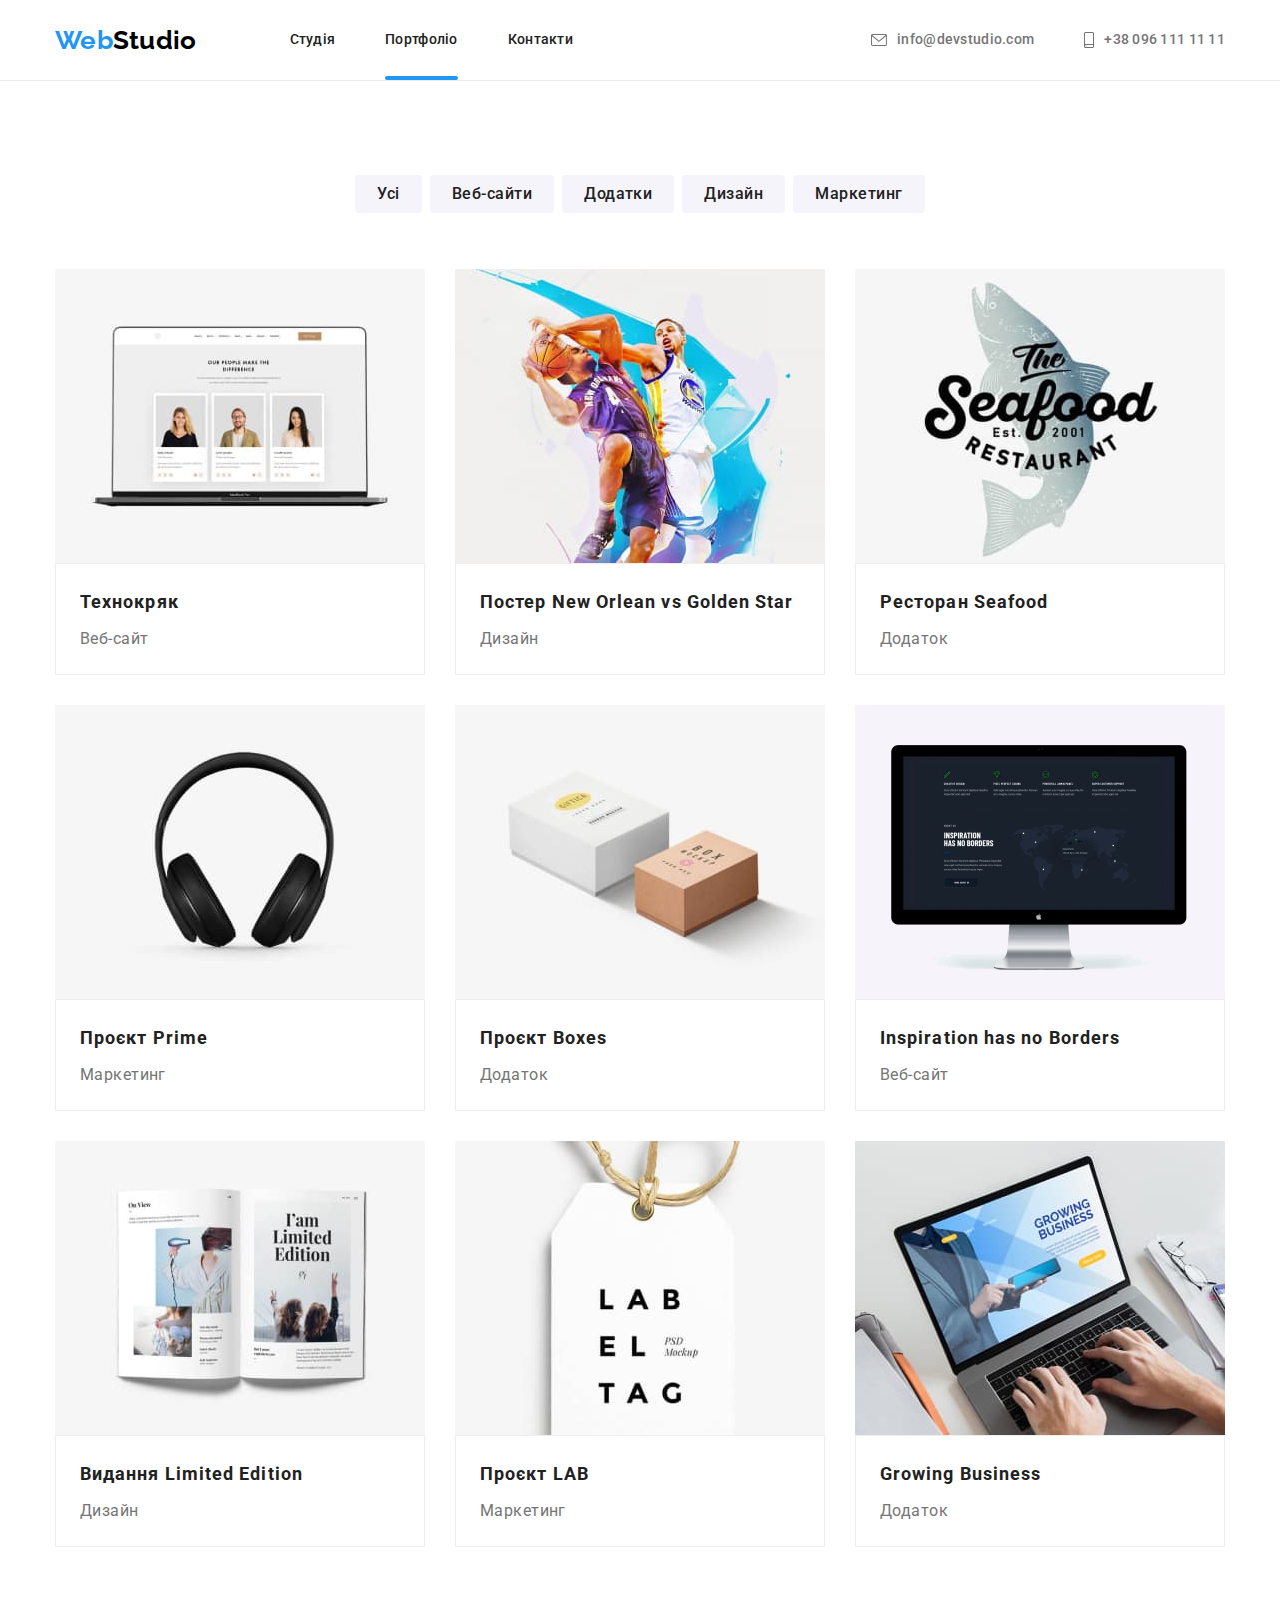
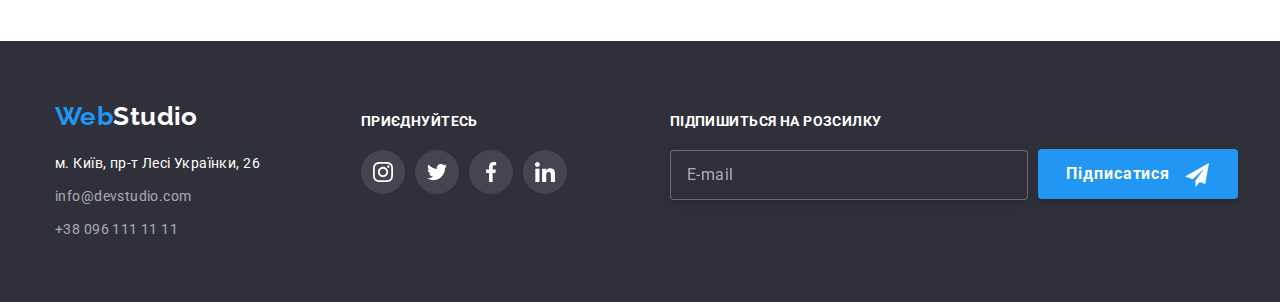
==== portfolio.html @ 6f8c1b34 "Add files via upload" ====
<!DOCTYPE html>
<html lang="uk">
  <head>
    <meta charset="UTF-8" />
    <meta http-equiv="X-UA-Compatible" content="IE=edge" />
    <meta name="viewport" content="width=device-width, initial-scale=1.0" />
    <title>Portfolio</title>
    <link rel="preconnect" href="https://fonts.googleapis.com" />
    <link rel="preconnect" href="https://fonts.gstatic.com" crossorigin />
    <link rel="preconnect" href="https://fonts.googleapis.com" />
    <link rel="preconnect" href="https://fonts.gstatic.com" crossorigin />
    <link
      href="https://fonts.googleapis.com/css2?family=Raleway:wght@700&family=Roboto:wght@400;500;700;900&display=swap"
      rel="stylesheet"
    />
    <link
      rel="stylesheet"
      href="https://cdnjs.cloudflare.com/ajax/libs/modern-normalize/1.1.0/modern-normalize.min.css"
    />
    <link rel="stylesheet" href="./css/styles.css" />
  </head>
  <body>
    <!-- Шапка сторінки -->
    <header class="header">
      <!-- Навігація по сайту -->
      <div class="container">
        <nav class="navigation">
          <a href="./index.html" class="logo"
            >Web<span class="black">Studio</span></a
          >
          <ul class="navigation-choiсe">
            <li class="item">
              <a href="./index.html" class="navigation-link">Студія</a>
            </li>
            <li class="item">
              <a href="./portfolio.html" class="navigation-link current-link"
                >Портфоліо</a
              >
            </li>
            <li class="item">
              <a href="#" class="navigation-link">Контакти</a>
            </li>
          </ul>
        </nav>
        <ul class="mail-tel">
          <li class="item">
            <a href="mailto:info@devstudio.com" class="mail">
              <svg class="icon" width="16" height="12">
                <use href="./images/icons.svg#icon-mail"></use>
              </svg>
              info@devstudio.com</a
            >
          </li>
          <li class="item">
            <a href="tel:+380961111111" class="tel">
              <svg class="icon" width="10" height="16">
                <use href="./images/icons.svg#icon-smartphone"></use>
              </svg>
              +38 096 111 11 11</a
            >
          </li>
        </ul>
      </div>
    </header>

    <!-- Унікальний контент сторінки -->
    <main>
      <section class="portfolio section">
        <div class="container">
          <!-- <h1>Наші роботи</h1> -->

          <!-- Радіокнопки -->
          <ul class="rbutton">
            <li class="item">
              <button type="button" name="All" class="radiobutton">
                <span>Усі</span>
              </button>
            </li>
            <li class="item">
              <button
                type="button"
                name="order_the_service"
                class="radiobutton"
              >
                <span>Веб-сайти</span>
              </button>
            </li>
            <li class="item">
              <button
                type="button"
                name="order_the_service"
                class="radiobutton"
              >
                <span>Додатки</span>
              </button>
            </li>
            <li class="item">
              <button
                type="button"
                name="order_the_service"
                class="radiobutton"
              >
                <span>Дизайн</span>
              </button>
            </li>
            <li class="item">
              <button
                type="button"
                name="order_the_service"
                class="radiobutton"
              >
                <span>Маркетинг</span>
              </button>
            </li>
          </ul>

          <!-- Портфоліо -->
          <ul class="work">
            <li class="item">
              <a
                href="#"
                rel="noopener nofollow noreferrer"
                class="portfolio-link"
              >
                <div class="portfolio-image">
                  <img
                    src="./images/portfolio1.jpg"
                    alt="на фото веб-сайт Технокряк"
                    width="370"
                  />
                  <div class="portfolio-overlay">
                    <div class="portfolio-action">
                      <p>
                        Ресурс пропонує комплексні пропозиції з різним рінем
                        функціоналу та сервісів. Все це дозволить відвідувачу
                        отримати вичерпні відомості про компанію чи приватну
                        особу.
                      </p>
                    </div>
                  </div>
                </div>
                <div class="work-content">
                  <h2 class="work-title">Технокряк</h2>
                  <p class="order-type">Веб-сайт</p>
                </div>
              </a>
            </li>
            <li class="item">
              <a
                href="#"
                rel="noopener nofollow noreferrer"
                class="portfolio-link"
              >
                <div class="portfolio-image">
                  <img
                    src="./images/portfolio2.jpg"
                    alt="на фото дизайн постера New Orlean vs Golden Star"
                    width="370"
                  />
                  <div class="portfolio-overlay">
                    <div class="portfolio-action">
                      <p>
                        Ресурс пропонує комплексні пропозиції з різним рінем
                        функціоналу та сервісів. Все це дозволить відвідувачу
                        отримати вичерпні відомості про компанію чи приватну
                        особу.
                      </p>
                    </div>
                  </div>
                </div>
                <div class="work-content">
                  <h2 class="work-title">Постер New Orlean vs Golden Star</h2>
                  <p class="order-type">Дизайн</p>
                </div>
              </a>
            </li>
            <li class="item">
              <a
                href="#"
                rel="noopener nofollow noreferrer"
                class="portfolio-link"
              >
                <div class="portfolio-image">
                  <img
                    src="./images/portfolio3.jpg"
                    alt="на фото додаток ресторану Seafood"
                    width="370"
                  />
                  <div class="portfolio-overlay">
                    <div class="portfolio-action">
                      <p>
                        Ресурс пропонує комплексні пропозиції з різним рінем
                        функціоналу та сервісів. Все це дозволить відвідувачу
                        отримати вичерпні відомості про компанію чи приватну
                        особу.
                      </p>
                    </div>
                  </div>
                </div>
                <div class="work-content">
                  <h2 class="work-title">Ресторан Seafood</h2>
                  <p class="order-type">Додаток</p>
                </div>
              </a>
            </li>
            <li class="item">
              <a
                href="#"
                rel="noopener nofollow noreferrer"
                class="portfolio-link"
              >
                <div class="portfolio-image">
                  <img
                    src="./images/portfolio4.jpg"
                    alt="на фото маркетинг проєкту Prime"
                    width="370"
                  />
                  <div class="portfolio-overlay">
                    <div class="portfolio-action">
                      <p>
                        Ресурс пропонує комплексні пропозиції з різним рінем
                        функціоналу та сервісів. Все це дозволить відвідувачу
                        отримати вичерпні відомості про компанію чи приватну
                        особу.
                      </p>
                    </div>
                  </div>
                </div>
                <div class="work-content">
                  <h2 class="work-title">Проєкт Prime</h2>
                  <p class="order-type">Маркетинг</p>
                </div>
              </a>
            </li>
            <li class="item">
              <a
                href="#"
                rel="noopener nofollow noreferrer"
                class="portfolio-link"
              >
                <div class="portfolio-image">
                  <img
                    src="./images/portfolio5.jpg"
                    alt="на фото додаток проєкту Boxes"
                    width="370"
                  />
                  <div class="portfolio-overlay">
                    <div class="portfolio-action">
                      <p>
                        Ресурс пропонує комплексні пропозиції з різним рінем
                        функціоналу та сервісів. Все це дозволить відвідувачу
                        отримати вичерпні відомості про компанію чи приватну
                        особу.
                      </p>
                    </div>
                  </div>
                </div>
                <div class="work-content">
                  <h2 class="work-title">Проєкт Boxes</h2>
                  <p class="order-type">Додаток</p>
                </div>
              </a>
            </li>
            <li class="item">
              <a
                href="#"
                rel="noopener nofollow noreferrer"
                class="portfolio-link"
              >
                <div class="portfolio-image">
                  <img
                    src="./images/portfolio6.jpg"
                    alt="на фото веб-сайт Inspiration has no Borders"
                    width="370"
                  />
                  <div class="portfolio-overlay">
                    <div class="portfolio-action">
                      <p>
                        Ресурс пропонує комплексні пропозиції з різним рінем
                        функціоналу та сервісів. Все це дозволить відвідувачу
                        отримати вичерпні відомості про компанію чи приватну
                        особу.
                      </p>
                    </div>
                  </div>
                </div>
                <div class="work-content">
                  <h2 class="work-title">Inspiration has no Borders</h2>
                  <p class="order-type">Веб-сайт</p>
                </div>
              </a>
            </li>
            <li class="item">
              <a
                href="#"
                rel="noopener nofollow noreferrer"
                class="portfolio-link"
              >
                <div class="portfolio-image">
                  <img
                    src="./images/portfolio7.jpg"
                    alt="на фото дизайн видання Limited Edition"
                    width="370"
                  />
                  <div class="portfolio-overlay">
                    <div class="portfolio-action">
                      <p>
                        Ресурс пропонує комплексні пропозиції з різним рінем
                        функціоналу та сервісів. Все це дозволить відвідувачу
                        отримати вичерпні відомості про компанію чи приватну
                        особу.
                      </p>
                    </div>
                  </div>
                </div>
                <div class="work-content">
                  <h2 class="work-title">Видання Limited Edition</h2>
                  <p class="order-type">Дизайн</p>
                </div>
              </a>
            </li>
            <li class="item">
              <a
                href="#"
                rel="noopener nofollow noreferrer"
                class="portfolio-link"
              >
                <div class="portfolio-image">
                  <img
                    src="./images/portfolio8.jpg"
                    alt="на фото маркетин проєкту LAB"
                    width="370"
                  />
                  <div class="portfolio-overlay">
                    <div class="portfolio-action">
                      <p>
                        Ресурс пропонує комплексні пропозиції з різним рінем
                        функціоналу та сервісів. Все це дозволить відвідувачу
                        отримати вичерпні відомості про компанію чи приватну
                        особу.
                      </p>
                    </div>
                  </div>
                </div>
                <div class="work-content">
                  <h2 class="work-title">Проєкт LAB</h2>
                  <p class="order-type">Маркетинг</p>
                </div>
              </a>
            </li>
            <li class="item">
              <a
                href="#"
                rel="noopener nofollow noreferrer"
                class="portfolio-link"
              >
                <div class="portfolio-image">
                  <img
                    src="./images/portfolio9.jpg"
                    alt="на фото додаток Growing Business"
                    width="370"
                  />
                  <div class="portfolio-overlay">
                    <div class="portfolio-action">
                      <p>
                        Ресурс пропонує комплексні пропозиції з різним рінем
                        функціоналу та сервісів. Все це дозволить відвідувачу
                        отримати вичерпні відомості про компанію чи приватну
                        особу.
                      </p>
                    </div>
                  </div>
                </div>
                <div class="work-content">
                  <h2 class="work-title">Growing Business</h2>
                  <p class="order-type">Додаток</p>
                </div>
              </a>
            </li>
          </ul>
        </div>
      </section>
    </main>

    <!-- Підвал сторінки -->
    <footer class="footer">
      <div class="container">
        <div class="logo-contact">
          <a href="./index.html" class="logo"
            >Web<span class="white">Studio</span></a
          >
          <!-- Контактна інформація -->
          <address class="contact">
            <ul>
              <li>
                <a
                  href="https://goo.gl/maps/i6o46rRkTkqmCDVA6"
                  target="_blank"
                  rel="noopener nofollow noreferrer"
                  class="address"
                  >м. Київ, пр-т Лесі Українки, 26</a
                >
              </li>
              <li>
                <a href="mailto:info@devstudio.com" class="mail"
                  >info@devstudio.com</a
                >
              </li>
              <li>
                <a href="tel:+380961111111" class="tel">+38 096 111 11 11</a>
              </li>
            </ul>
          </address>
        </div>
        <div class="footer-social-icons">
          <h3 class="join">ПРИЄДНУЙТЕСЬ</h3>
          <ul class="social-icons">
            <li class="social-item">
              <a
                href="#"
                rel="noopener nofollow noreferrer"
                class="social-link"
              >
                <svg class="social-icon" width="20" height="20" alt="instagram">
                  <use href="./images/icons.svg#icon-instagram"></use>
                </svg>
              </a>
            </li>
            <li class="social-item">
              <a
                href="#"
                rel="noopener nofollow noreferrer"
                class="social-link"
              >
                <svg class="social-icon" width="20" height="20" alt="twitter">
                  <use href="./images/icons.svg#icon-twitter"></use>
                </svg>
              </a>
            </li>
            <li class="social-item">
              <a
                href="#"
                rel="noopener nofollow noreferrer"
                class="social-link"
              >
                <svg class="social-icon" width="20" height="20" alt="facebook">
                  <use href="./images/icons.svg#icon-facebook"></use>
                </svg>
              </a>
            </li>
            <li class="social-item">
              <a
                href="#"
                rel="noopener nofollow noreferrer"
                class="social-link"
              >
                <svg class="social-icon" width="20" height="20" alt="linkedin">
                  <use href="./images/icons.svg#icon-linkedin"></use>
                </svg>
              </a>
            </li>
          </ul>
        </div>
        <div class="subscribe">
          <label for="email" class="subcscribe-email">
            <h3 class="join">ПІДПИШИТЬСЯ НА РОЗСИЛКУ</h3>
            <input
              type="email"
              placeholder="E-mail"
              class="subcscribe-email-input"
            />
          </label>
          <button type="subscribe" class="button-subscribe">
            <span class="do-subscribe">Підписатися</span>
            <svg class="icon-send" width="24" height="24" alt="send">
              <use href="./images/icons.svg#icon-send"></use>
            </svg>
          </button>
        </div>
      </div>
    </footer>
    <script src="./js/modal.js"></script>
  </body>
</html>
---- css/styles.css ----
:root {
  --title-text-color: #212121;
  --paragraph-color: #757575;
  --accent-color: #2196f3;
  --hero-footer: #2f303a;
  --team: #f5f4fa;
  --background-white: #ffffff;
  --timing-function: cubic-bezier(0.4, 0, 0.2, 1);
  --time-duration: 250ms;
}

body {
  background-color: var(--background-white);
  font-family: Roboto, sans-serif;
  font-size: 14px;
  color: var(--paragraph-color);
  letter-spacing: 0.03em;
}

a {
  text-decoration: none;
  font-style: normal;
  color: inherit;
}

li {
  list-style-type: none;
}

ul {
  padding-left: 0;
  margin: 0 0;
}

h1,
h2,
h3,
p {
  margin-top: 0;
  margin-bottom: 0;
}

h2,
h3 {
  color: var(--title-text-color);
}

img {
  display: block;
  height: auto;
}

button {
  border: none;
}

.container {
  width: 1200px;
  margin: 0 auto;
  padding-left: 15px;
  padding-right: 15px;
}

.section {
  padding-top: 94px;
  padding-bottom: 94px;
}

/* Шапка сторінки */
.header {
  border-bottom: 1px solid #ececec;
}

.header .container {
  font-weight: 500;
  line-height: 1.14;
  letter-spacing: 0.02em;
  display: flex;
}

/* Навігація по сайту */

.navigation {
  display: flex;
  align-items: center;
}

/* лого */
.logo {
  font-family: Raleway, sans-serif;
  font-weight: 700;
  font-size: 26px;
  line-height: 1.19;
  color: var(--accent-color);
  margin-right: 93px;
}

/* лого в шапці */
.logo .black {
  color: #000000;
}

/* Головна сторінка */

/* Студія, Потфоліо, Контакти */
.navigation-choiсe {
  display: flex;
}

.navigation-choiсe .item + .item {
  margin-left: 50px;
}

.navigation-link {
  display: block;
  padding-top: 32px;
  padding-bottom: 32px;
  color: var(--title-text-color);
  position: relative;
  transition-property: color, fill;
  transition-duration: var(--time-duration);
  transition-timing-function: var(--timing-function);
}

.current-link::after {
  /* transform: translateY(32px); */
  position: absolute;
  bottom: 0;
  content: "";
  display: block;
  width: 100%;
  height: 4px;
  border-radius: 2px;
  background-color: var(--accent-color);
}

/* при наведенні */
.navigation-link:hover,
.navigation-link:focus,
.mail-tel .mail:hover,
.mail-tel .mail:focus,
.mail-tel .tel:hover,
.mail-tel .tel:focus {
  color: var(--accent-color);
  fill: var(--accent-color);
}

.mail-tel {
  display: flex;
  margin-left: auto;
}

.mail-tel .item + .item {
  margin-left: 50px;
}

.mail-tel .mail,
.mail-tel .tel {
  display: flex;
  padding-top: 32px;
  padding-bottom: 32px;
  color: var(--paragraph-color);
  align-items: center;
  justify-content: center;
  transition-property: color, fill;
  transition-duration: var(--time-duration);
  transition-timing-function: var(--timing-function);
}

.mail-tel .icon {
  fill: currentColor;
  margin-right: 10px;
  background-size: auto;
}

/* Ефективні рішення для вашого бізнесу */
.hero {
  margin: 0 auto;
  background-color: var(--hero-footer);
  padding-top: 200px;
  padding-bottom: 200px;
  background-image: linear-gradient(
      to right,
      rgba(47, 48, 58, 0.4),
      rgba(47, 48, 58, 0.4)
    ),
    url("../images/hero.jpg");
  max-width: 1600px;
  background-repeat: no-repeat;
  background-size: cover;
}

.hero .container {
  text-align: center;
}

.hero-title {
  font-weight: 900;
  font-size: 44px;
  line-height: 1.36;
  text-align: center;
  letter-spacing: 0.06em;
  color: #ffffff;
  margin-bottom: 30px;
}

/* Кнопка Замовити послугу */
.button {
  display: flex;
  background-color: var(--accent-color);
  font-family: Roboto, sans-serif;
  border: none;
  border-radius: 4px;
  font-weight: 700;
  font-size: 16px;
  line-height: 1.88;
  letter-spacing: 0.06em;
  color: #ffffff;
  margin: 0 auto;
  cursor: pointer;
  padding-left: 32px;
  padding-right: 32px;
  padding-top: 10px;
  padding-bottom: 10px;
  transition-property: background-color, box-shadow;
  transition-duration: var(--time-duration);
  transition-timing-function: var(--timing-function);
}

.button:hover,
.button:focus {
  background-color: #188ce8;
  box-shadow: 0px 4px 4px rgba(0, 0, 0, 0.15);
}

.backdrop.is-hidden {
  visibility: hidden;
  opacity: 0;
  pointer-events: none;
}

.backdrop {
  position: fixed;
  top: 0;
  left: 0;
  width: 100%;
  height: 100%;
  opacity: 1;
  visibility: visible;
  transition: opacity 250ms var(--timing-function),
    visibility 250ms var(--timing-function);
  z-index: 1;
}

/* Модальное окно */

.modal {
  position: absolute;
  top: 50%;
  left: 50%;
  transform: translate(-50%, -50%);
  height: 581px;
  width: 528px;
  background: #ffffff;
  box-shadow: 0px 1px 3px rgba(0, 0, 0, 0.12), 0px 1px 1px rgba(0, 0, 0, 0.14),
    0px 2px 1px rgba(0, 0, 0, 0.2);
  border-radius: 4px;
  z-index: 2;
}

.button-close {
  display: flex;
  background: #ffffff;
  margin-left: auto;
  justify-content: center;
  align-items: center;
  border: none;
  padding: 0;
  cursor: pointer;
  margin-top: 8px;
  margin-right: 8px;
}

.icon-close {
  width: 100%;
  height: 100%;
  padding: 6px 6px 6px 6px;
  border-radius: 50%;
  border: 1px solid rgba(0, 0, 0, 0.1);
  transition-property: fill;
  transition-duration: var(--time-duration);
  transition-timing-function: var(--timing-function);
}

.icon-close:hover,
.icon-close:focus {
  fill: var(--accent-color);
}

.your-data {
  font-weight: 700;
  font-size: 20px;
  line-height: 1.15;
  text-align: center;
  letter-spacing: 0.03em;
  color: var(--title-text-color);
}

.form {
  padding-top: 12px;
  text-align: left;
  font-size: 12px;
  line-height: 1.17;
  letter-spacing: 0.01em;
  width: 448px;
  margin-left: 40px;
}

.form-field {
  display: flex;
  flex-direction: column;
  position: relative;
}

.form-field input {
  display: block;
  width: calc(100%-42px);
  height: 40px;
  margin-bottom: 10px;
  cursor: pointer;
  border: 1px solid rgba(33, 33, 33, 0.2);
  border-radius: 4px;
  margin: 0;
  padding: 0;
  margin-bottom: 10px;
  padding-left: 42px;
  transition-property: border-color, outline-color;
  transition-duration: var(--time-duration);
  transition-timing-function: var(--timing-function);
}

.form-field input:hover,
.form-field input:focus,
.form-field input:focus-visible {
  border-color: var(--accent-color);
  outline-color: var(--accent-color);
}

.form-label {
  margin-bottom: 4px;
}

.contact-icon {
  position: absolute;
  top: 55%;
  left: 13px;
  transform: translateY(-50%);
  transition-property: fill;
  transition-duration: var(--time-duration);
  transition-timing-function: var(--timing-function);
}

.textarea-form-input {
  display: block;
  resize: none;
  width: inherit;
  height: 120px;
  justify-content: center;
  align-items: center;
  margin: 0;
  padding: 0;
  cursor: pointer;
  border: 1px solid rgba(33, 33, 33, 0.2);
  border-radius: 4px;
  padding-right: 16px;
  padding-left: 16px;
  transition-property: border-color, outline-color;
  transition-duration: var(--time-duration);
  transition-timing-function: var(--timing-function);
}

.textarea-form-input:focus,
.textarea-form-input:hover,
.textarea-form-input:focus-visible {
  border-color: var(--accent-color);
  outline-color: var(--accent-color);
}

.textarea-form-input::placeholder {
  /* width: 416px;
  height: 96px; */
  padding-top: 8px;
  font-size: 12px;
  line-height: 1.17px;
  letter-spacing: 0.01em;
  color: rgba(117, 117, 117, 0.5);
  padding-top: 12px;
  padding-bottom: 12px;
}

.form-input:focus + .contact-icon,
.form-input:hover + .contact-icon {
  fill: var(--accent-color);
}

.confirm {
  display: flex;
  align-items: center;
}

.confirm-contact {
  font-size: 14px;
  line-height: 1.71;
  letter-spacing: 0.03em;
  color: var(--paragraph-color);
  margin-top: 20px;
  margin-bottom: 30px;
}

.checkbox-confirm {
  width: 16px;
  height: 15px;
  position: relative;
  visibility: hidden;
}


.checkbox-confirm::before {
  width: 16px;
  height: 15px;
  content: "";
  position: absolute;
  background-image: url(../images/icon-tocheck.svg);
  background-repeat: no-repeat;
  background-position: center;
  overflow: hidden;
  vertical-align: middle;
  visibility: visible;
}

.checkbox-confirm:checked::before {
  width: 16px;
  height: 15px;
  content: "";
  position: absolute;
  background-image: url(../images/icon-checked.svg);
  background-repeat: no-repeat;
  background-position: center;
  vertical-align: middle;
}

.confirm-contract {
  margin-left: 8.38px;
}

.contract {
  color: var(--accent-color);
  text-decoration: underline;
}

.button-send {
  width: 200px;
  height: 50px;
  background: #2196f3;
  box-shadow: 0px 4px 4px rgba(0, 0, 0, 0.15);
  border-radius: 4px;
  font-size: 16px;
  line-height: 1.88;
  align-items: center;
  text-align: center;
  justify-content: center;
  letter-spacing: 0.06em;
  color: #ffffff;
  cursor: pointer;
}

/* Наші переваги та вміння */

.benefit {
  line-height: 1.17;
  font-weight: 700;
  font-size: 14px;
  margin-bottom: 10px;
}

.benefits-item {
  display: flex;
  margin-left: -30px;
}

.benefits-item > .item {
  flex-basis: calc(100% / 4 - 30px);
  margin-left: 30px;
}

.sprite-icon {
  display: flex;
  width: 270px;
  height: 120px;
  background-color: var(--team);
  margin-bottom: 30px;
  background-size: contain;
  background-repeat: no-repeat;
  background-position: center;
  align-items: center;
  justify-content: center;
}

.benefit-description {
  line-height: 1.71;
}

.doing {
  padding-bottom: 94px;
}

.title-doing,
.title-team,
.title-clients {
  font-size: 36px;
  line-height: 1.17;
  text-align: center;
  margin-bottom: 50px;
}

.doing-images {
  display: flex;
  margin-left: -30px;
  position: relative;
}

.doing-images .item {
  flex-basis: calc(100% / 3 - 30px);
  margin-left: 30px;
}

.item-doing {
  display: flex;
  position: absolute;
  width: calc(100% / 3 - 30px);
  margin-right: 30px;
  height: 70px;
  background: rgba(47, 48, 58, 0.8);
  opacity: 0.8;
  align-items: center;
  justify-content: center;
  bottom: 0;
}

.item-name-doing {
  color: #ffffff;
  line-height: 1.17;
  font-weight: 700;
  font-size: 14px;
}

/* Наша команда */
.team {
  background-color: var(--team);
}

.team .container {
  text-align: center;
}

.team-people {
  display: flex;
  justify-content: center;
  margin-left: -30px;
}

.team-people .item {
  background-color: #ffffff;
  flex-basis: calc((100% - 4 * 30px) / 4);
  margin-left: 30px;
  box-shadow: 0px 1px 3px rgba(0, 0, 0, 0.12), 0px 1px 1px rgba(0, 0, 0, 0.14),
    0px 2px 1px rgba(0, 0, 0, 0.2);
  border-radius: 0px 0px 4px 4px;
}

.name {
  font-weight: 500;
  font-size: 16px;
  line-height: 1.19;
  padding-top: 30px;
  margin-bottom: 10px;
}

.job-title {
  font-size: 16px;
  line-height: 1.19;
  margin-bottom: 16px;
}

.team-people .social-icons {
  display: flex;
  padding-bottom: 30px;
  padding-left: 32px;
  padding-right: 32px;
}

.team-people .social-link:hover,
.team-people .social-link:focus {
  fill: #ffffff;
  background-color: var(--accent-color);
}

.social-item {
  width: 44px;
  height: 44px;
  margin-right: 10px;
}

.social-link {
  display: flex;
  width: 100%;
  height: 100%;
  align-items: center;
  justify-content: center;
  fill: #afb1b8;
  border-radius: 50%;
  transition-property: background-color, fill;
  transition-duration: var(--time-duration);
  transition-timing-function: var(--timing-function);
}

.social-item:last-child {
  margin-right: 0;
}

/* Постійні клієнти */

.regular-customers {
  display: flex;
  justify-content: center;
  margin-left: -30px;
}

.regular-customers .item {
  margin-left: 30px;
  width: 170px;
  height: 92px;
}

.clients-link {
  width: 100%;
  height: 100%;
  display: flex;
  border: 1px solid #afb1b8;
  border-radius: 4px;
  align-items: center;
  justify-content: center;
  color: #afb1b8;
  fill: #afb1b8;
  transition-property: fill, border-color;
  transition-duration: var(--time-duration);
  transition-timing-function: var(--timing-function);
}

.clients-link:hover,
.clients-link:focus {
  fill: var(--accent-color);
  border-color: var(--accent-color);
}

/* Підвал сторінки */

.footer {
  background-color: var(--hero-footer);
  padding-top: 60px;
  padding-bottom: 60px;
}

.footer .container {
  display: flex;
}

/* лого в підвалі */
.logo .white {
  color: #ffffff;
}

/* Контактна інформація */
.contact {
  line-height: 1.71;
}

.contact .address {
  color: #ffffff;
  margin-top: 20px;
  display: block;
  transition-property: color;
  transition-duration: var(--time-duration);
  transition-timing-function: var(--timing-function);
}

.contact .mail,
.contact .tel {
  color: rgba(255, 255, 255, 0.6);
  margin-top: 9px;
  display: block;
  transition-property: color;
  transition-duration: var(--time-duration);
  transition-timing-function: var(--timing-function);
}

.contact .address:hover,
.contact .address:focus,
.contact .mail:hover,
.contact .mail:focus,
.contact .tel:hover,
.contact .tel:focus {
  color: var(--accent-color);
}

/* Приєднуйтесь */

.join {
  line-height: 1.17;
  font-weight: 700;
  font-size: 14px;
  margin-bottom: 20px;
  color: #ffffff;
}

.footer-social-icons {
  margin-top: 12px;
  margin-left: 70px;
}

.footer-social-icons .social-icons {
  display: flex;
}

.footer-social-icons .social-item {
  width: 44px;
  height: 44px;
  margin-right: 10px;
  border-radius: 50%;
  background: rgba(255, 255, 255, 0.1);
}

.footer-social-icons .social-link {
  fill: #ffffff;
  transition-property: background-color;
  transition-duration: var(--time-duration);
  transition-timing-function: var(--timing-function);
}

.footer-social-icons .social-link:hover,
.footer-social-icons .social-link:focus {
  background-color: var(--accent-color);
}

.subscribe {
  margin-top: 12px;
  margin-left: 93px;
  display: flex;
}

.subcscribe-email {
  align-items: center;
  justify-content: center;
}

.subcscribe-email input {
  display: block;
  width: 358px;
  height: 50px;
  border: 1px solid rgba(255, 255, 255, 0.3);
  filter: drop-shadow(0px 4px 4px rgba(0, 0, 0, 0.15));
  border-radius: 4px;
  background: #2f303a;
  align-items: center;
  margin-right: 10px;
  outline-color: #2f303a;
  padding: 0;
  color: rgba(255, 255, 255, 0.6);
  font-size: 16px;
  line-height: 1.25;
  letter-spacing: 0.03em;
  padding-left: 16px;
  transition-property: border-color, outline-color;
  transition-duration: var(--time-duration);
  transition-timing-function: var(--timing-function);
}

.subcscribe-email input:focus,
.subcscribe-email input:hover,
.subcscribe-email input:focus-visible {
  border-color: var(--accent-color);
  outline-color: var(--accent-color);
}

.subcscribe-email input::placeholder {
  font-size: 16px;
  line-height: 1.25;
  letter-spacing: 0.03em;
  color: rgba(255, 255, 255, 0.6);
}

.button-subscribe {
  background: #2196f3;
  box-shadow: 0px 4px 4px rgba(0, 0, 0, 0.15);
  border-radius: 4px;
  width: 200px;
  height: 50px;
  font-weight: 700;
  font-size: 16px;
  line-height: 1.88;
  letter-spacing: 0.06em;
  color: #ffffff;
  cursor: pointer;
  text-align: left;
  align-items: center;
  justify-content: center;
  padding: 0;
  margin-top: 36px;
}

.do-subscribe {
  margin-left: 28px;
  margin-right: 10px;
}

.icon-send {
  fill: #ffffff;
  vertical-align: middle;
}

/* Сторінка Портфоліо */

/* Радіокнопки: Усі, Веб-сайти, Додатки, Дизайн, Маркентинг */

.rbutton {
  display: flex;
  justify-content: center;
  padding-bottom: 56px;
}

.rbutton .item + .item {
  margin-left: 8px;
}

.radiobutton {
  background: #f5f4fa;
  border: none;
  border-radius: 4px;
  color: var(--title-text-color);
  font-family: Roboto, sans-serif;
  font-weight: 500;
  font-size: 16px;
  line-height: 1.62;
  text-align: center;
  letter-spacing: 0.03em;
  padding-top: 6px;
  padding-bottom: 6px;
  padding-left: 22px;
  padding-right: 22px;
  cursor: pointer;
  transition-property: color, background-color, box-shadow;
  transition-duration: var(--time-duration);
  transition-timing-function: var(--timing-function);
}

/* Радіокнопки при наведенні */
.radiobutton:hover,
.radiobutton:focus {
  color: #ffffff;
  background-color: var(--accent-color);
  box-shadow: 0px 3px 1px rgba(0, 0, 0, 0.1), 0px 1px 2px rgba(0, 0, 0, 0.08),
    0px 2px 2px rgba(0, 0, 0, 0.12);
}

.work {
  display: flex;
  flex-wrap: wrap;
  margin-right: -30px;
  margin-bottom: -30px;
}

.work .item {
  margin-right: 30px;
  margin-bottom: 30px;
  flex-basis: calc((100% - 3 * 30px) / 3);
}

.work .portfolio-link {
  display: block;
  transition-property: box-shadow;
  transition-duration: var(--time-duration);
  transition-timing-function: var(--timing-function);
}

.work .portfolio-link:hover,
.work .portfolio-link:focus {
  box-shadow: 0px 1px 1px rgba(0, 0, 0, 0.12), 0px 4px 4px rgba(0, 0, 0, 0.06),
    1px 4px 6px rgba(0, 0, 0, 0.16);
}

.work .portfolio-action {
  opacity: 1;
}

.work-content {
  padding-right: 24px;
  padding-left: 24px;
  padding-top: 20px;
  padding-bottom: 20px;
  border: 1px;
  border-style: solid;
  border-color: #eeeeee;
}

.work-title {
  font-weight: 700;
  font-size: 18px;
  line-height: 2;
  letter-spacing: 0.06em;
  margin-bottom: 4px;
}

.order-type {
  font-size: 16px;
  line-height: 1.88;
  color: var(--paragraph-color);
}

.portfolio-image {
  position: relative;
  overflow: hidden;
}

.portfolio-overlay {
  position: absolute;
  top: 0;
  width: 100%;
  height: 100%;
  background: rgba(33, 150, 243, 0.9);
  transform: translateY(100%);
  transition: transform 250ms var(--timing-function);
}

.work .portfolio-link:hover .portfolio-overlay {
  transform: translateY(0);
}

.portfolio-action {
  position: absolute;
  display: flex;
  /* transform: translate(-50%, 50%); */
  opacity: 0;
  transition: opacity 250ms var(--timing-function);
  color: #ffffff;
  top: 63px;
  left: 24px;
  right: 24px;
  bottom: 63px;
  font-size: 18px;
  line-height: 1.56;
}

.work .portfolio-link:hover .portfolio-action {
  opacity: 90%;
  transition: transform 250ms var(--timing-function);
}
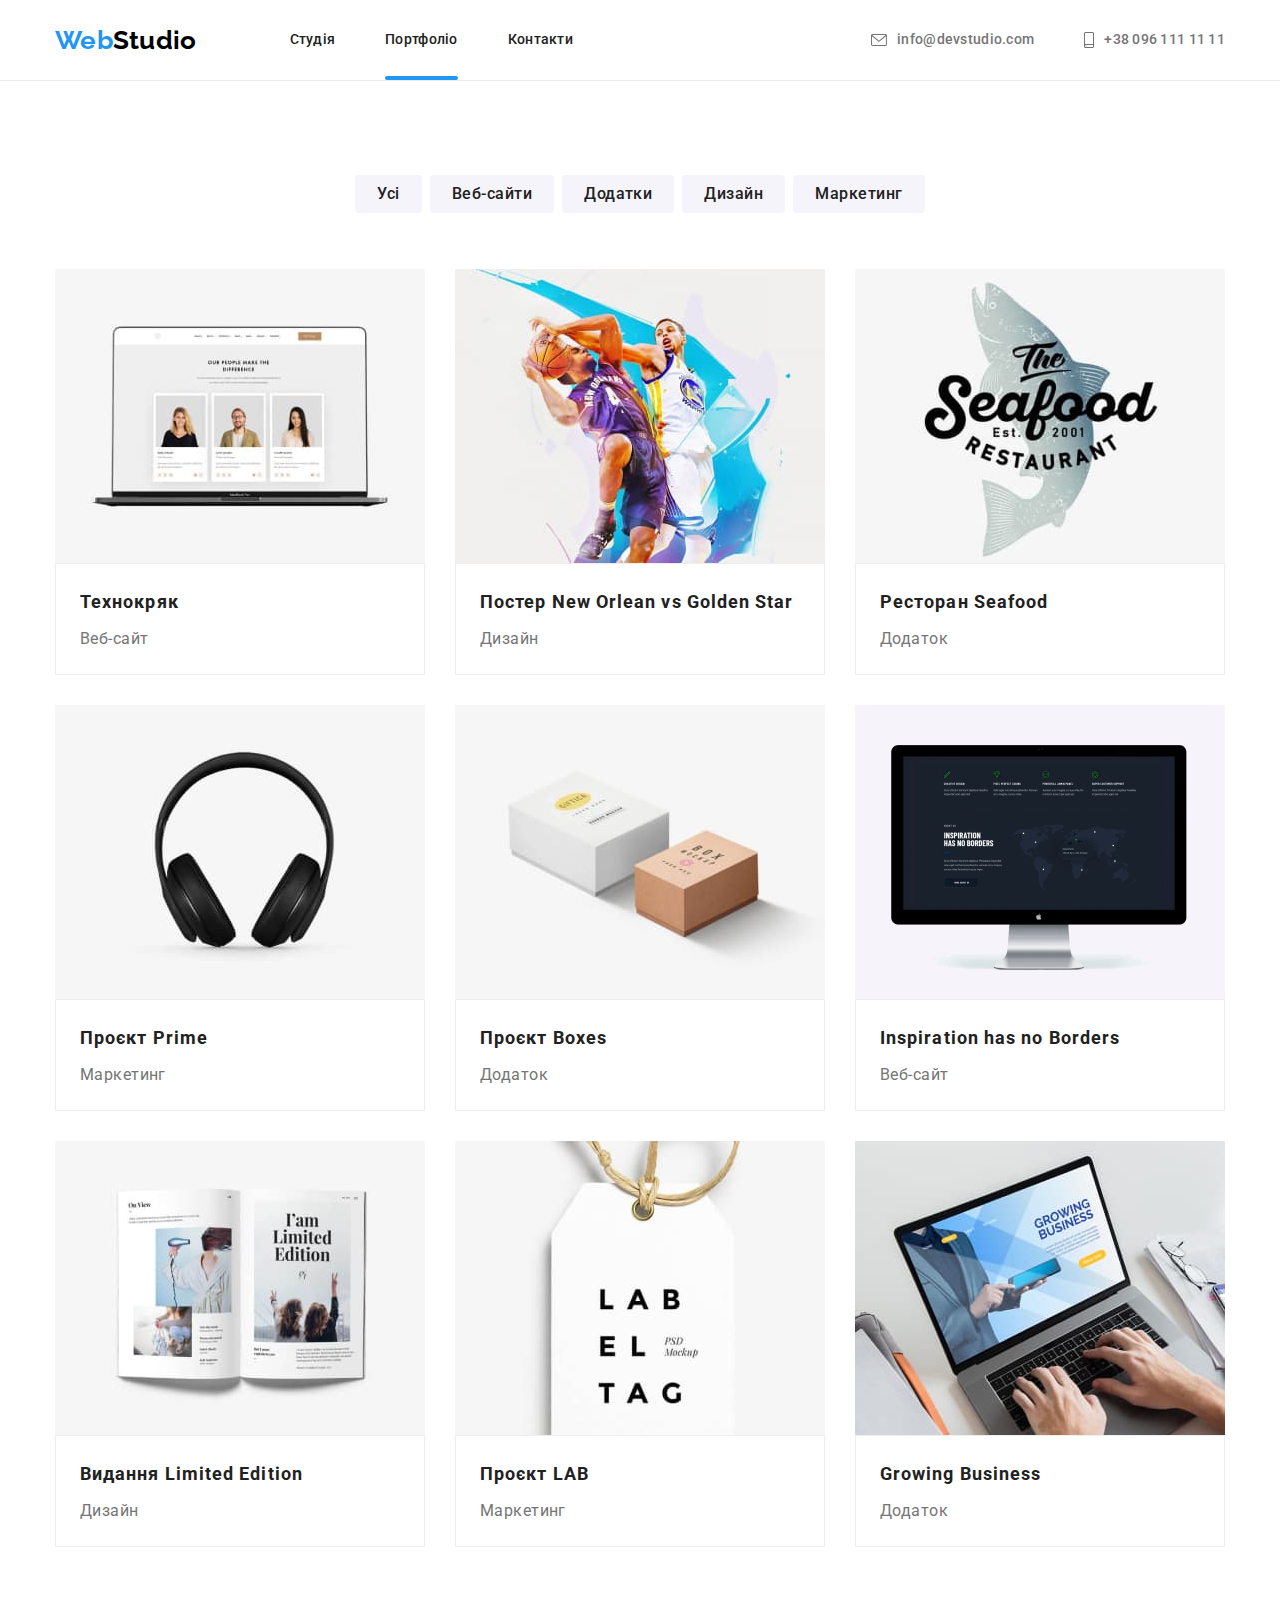
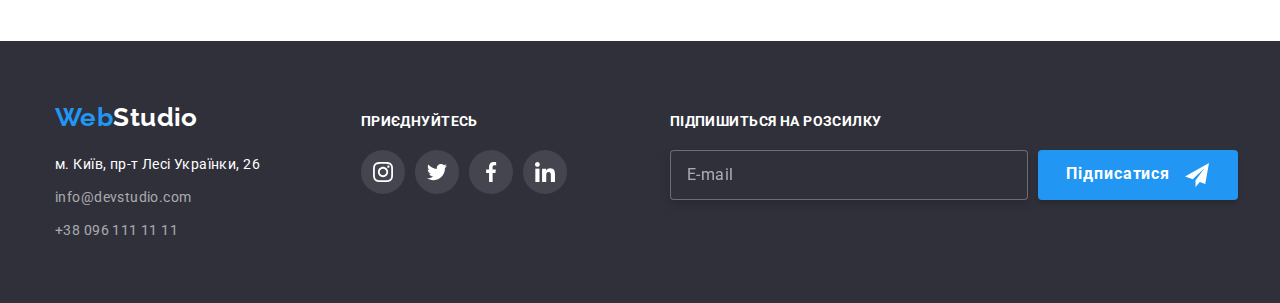
==== commit bef0f80a: "Add files via upload" ====
--- a/portfolio.html
+++ b/portfolio.html
@@ -1,484 +1,368 @@
 <!DOCTYPE html>
 <html lang="uk">
-  <head>
-    <meta charset="UTF-8" />
-    <meta http-equiv="X-UA-Compatible" content="IE=edge" />
-    <meta name="viewport" content="width=device-width, initial-scale=1.0" />
-    <title>Portfolio</title>
-    <link rel="preconnect" href="https://fonts.googleapis.com" />
-    <link rel="preconnect" href="https://fonts.gstatic.com" crossorigin />
-    <link rel="preconnect" href="https://fonts.googleapis.com" />
-    <link rel="preconnect" href="https://fonts.gstatic.com" crossorigin />
-    <link
-      href="https://fonts.googleapis.com/css2?family=Raleway:wght@700&family=Roboto:wght@400;500;700;900&display=swap"
-      rel="stylesheet"
-    />
-    <link
-      rel="stylesheet"
-      href="https://cdnjs.cloudflare.com/ajax/libs/modern-normalize/1.1.0/modern-normalize.min.css"
-    />
-    <link rel="stylesheet" href="./css/styles.css" />
-  </head>
-  <body>
-    <!-- Шапка сторінки -->
-    <header class="header">
-      <!-- Навігація по сайту -->
+
+<head>
+  <meta charset="UTF-8" />
+  <meta http-equiv="X-UA-Compatible" content="IE=edge" />
+  <meta name="viewport" content="width=device-width, initial-scale=1.0" />
+  <title>Portfolio</title>
+  <link rel="preconnect" href="https://fonts.googleapis.com" />
+  <link rel="preconnect" href="https://fonts.gstatic.com" crossorigin />
+  <link rel="preconnect" href="https://fonts.googleapis.com" />
+  <link rel="preconnect" href="https://fonts.gstatic.com" crossorigin />
+  <link href="https://fonts.googleapis.com/css2?family=Raleway:wght@700&family=Roboto:wght@400;500;700;900&display=swap"
+    rel="stylesheet" />
+  <link rel="stylesheet"
+    href="https://cdnjs.cloudflare.com/ajax/libs/modern-normalize/1.1.0/modern-normalize.min.css" />
+  <link rel="stylesheet" href="./css/styles.css" />
+</head>
+
+<body>
+  <!-- Шапка сторінки -->
+  <header class="header">
+    <!-- Навігація по сайту -->
+    <div class="container">
+      <nav class="navigation">
+        <a href="./index.html" class="logo">Web<span class="black">Studio</span></a>
+        <ul class="navigation-choiсe">
+          <li class="item">
+            <a href="./index.html" class="navigation-link">Студія</a>
+          </li>
+          <li class="item">
+            <a href="./portfolio.html" class="navigation-link current-link">Портфоліо</a>
+          </li>
+          <li class="item">
+            <a href="#" class="navigation-link">Контакти</a>
+          </li>
+        </ul>
+      </nav>
+      <ul class="mail-tel">
+        <li class="item">
+          <a href="mailto:info@devstudio.com" class="mail">
+            <svg class="icon" width="16" height="12">
+              <use href="./images/icons.svg#icon-mail"></use>
+            </svg>
+            info@devstudio.com</a>
+        </li>
+        <li class="item">
+          <a href="tel:+380961111111" class="tel">
+            <svg class="icon" width="10" height="16">
+              <use href="./images/icons.svg#icon-smartphone"></use>
+            </svg>
+            +38 096 111 11 11</a>
+        </li>
+      </ul>
+    </div>
+  </header>
+
+  <!-- Унікальний контент сторінки -->
+  <main>
+    <section class="portfolio section">
       <div class="container">
-        <nav class="navigation">
-          <a href="./index.html" class="logo"
-            >Web<span class="black">Studio</span></a
-          >
-          <ul class="navigation-choiсe">
-            <li class="item">
-              <a href="./index.html" class="navigation-link">Студія</a>
+        <!-- <h1>Наші роботи</h1> -->
+
+        <!-- Радіокнопки -->
+        <ul class="rbutton">
+          <li class="item">
+            <button type="button" name="All" class="radiobutton">
+              <span>Усі</span>
+            </button>
+          </li>
+          <li class="item">
+            <button type="button" name="order_the_service" class="radiobutton">
+              <span>Веб-сайти</span>
+            </button>
+          </li>
+          <li class="item">
+            <button type="button" name="order_the_service" class="radiobutton">
+              <span>Додатки</span>
+            </button>
+          </li>
+          <li class="item">
+            <button type="button" name="order_the_service" class="radiobutton">
+              <span>Дизайн</span>
+            </button>
+          </li>
+          <li class="item">
+            <button type="button" name="order_the_service" class="radiobutton">
+              <span>Маркетинг</span>
+            </button>
+          </li>
+        </ul>
+
+        <!-- Портфоліо -->
+        <ul class="work">
+          <li class="item">
+            <a href="#" rel="noopener nofollow noreferrer" class="portfolio-link">
+              <div class="portfolio-image">
+                <img src="./images/portfolio1.jpg" alt="на фото веб-сайт Технокряк" width="370" />
+                <div class="portfolio-overlay">
+                  <div class="portfolio-action">
+                    <p>
+                      Ресурс пропонує комплексні пропозиції з різним рінем
+                      функціоналу та сервісів. Все це дозволить відвідувачу
+                      отримати вичерпні відомості про компанію чи приватну
+                      особу.
+                    </p>
+                  </div>
+                </div>
+              </div>
+              <div class="work-content">
+                <h2 class="work-title">Технокряк</h2>
+                <p class="order-type">Веб-сайт</p>
+              </div>
+            </a>
+          </li>
+          <li class="item">
+            <a href="#" rel="noopener nofollow noreferrer" class="portfolio-link">
+              <div class="portfolio-image">
+                <img src="./images/portfolio2.jpg" alt="на фото дизайн постера New Orlean vs Golden Star" width="370" />
+                <div class="portfolio-overlay">
+                  <div class="portfolio-action">
+                    <p>
+                      Ресурс пропонує комплексні пропозиції з різним рінем
+                      функціоналу та сервісів. Все це дозволить відвідувачу
+                      отримати вичерпні відомості про компанію чи приватну
+                      особу.
+                    </p>
+                  </div>
+                </div>
+              </div>
+              <div class="work-content">
+                <h2 class="work-title">Постер New Orlean vs Golden Star</h2>
+                <p class="order-type">Дизайн</p>
+              </div>
+            </a>
+          </li>
+          <li class="item">
+            <a href="#" rel="noopener nofollow noreferrer" class="portfolio-link">
+              <div class="portfolio-image">
+                <img src="./images/portfolio3.jpg" alt="на фото додаток ресторану Seafood" width="370" />
+                <div class="portfolio-overlay">
+                  <div class="portfolio-action">
+                    <p>
+                      Ресурс пропонує комплексні пропозиції з різним рінем
+                      функціоналу та сервісів. Все це дозволить відвідувачу
+                      отримати вичерпні відомості про компанію чи приватну
+                      особу.
+                    </p>
+                  </div>
+                </div>
+              </div>
+              <div class="work-content">
+                <h2 class="work-title">Ресторан Seafood</h2>
+                <p class="order-type">Додаток</p>
+              </div>
+            </a>
+          </li>
+          <li class="item">
+            <a href="#" rel="noopener nofollow noreferrer" class="portfolio-link">
+              <div class="portfolio-image">
+                <img src="./images/portfolio4.jpg" alt="на фото маркетинг проєкту Prime" width="370" />
+                <div class="portfolio-overlay">
+                  <div class="portfolio-action">
+                    <p>
+                      Ресурс пропонує комплексні пропозиції з різним рінем
+                      функціоналу та сервісів. Все це дозволить відвідувачу
+                      отримати вичерпні відомості про компанію чи приватну
+                      особу.
+                    </p>
+                  </div>
+                </div>
+              </div>
+              <div class="work-content">
+                <h2 class="work-title">Проєкт Prime</h2>
+                <p class="order-type">Маркетинг</p>
+              </div>
+            </a>
+          </li>
+          <li class="item">
+            <a href="#" rel="noopener nofollow noreferrer" class="portfolio-link">
+              <div class="portfolio-image">
+                <img src="./images/portfolio5.jpg" alt="на фото додаток проєкту Boxes" width="370" />
+                <div class="portfolio-overlay">
+                  <div class="portfolio-action">
+                    <p>
+                      Ресурс пропонує комплексні пропозиції з різним рінем
+                      функціоналу та сервісів. Все це дозволить відвідувачу
+                      отримати вичерпні відомості про компанію чи приватну
+                      особу.
+                    </p>
+                  </div>
+                </div>
+              </div>
+              <div class="work-content">
+                <h2 class="work-title">Проєкт Boxes</h2>
+                <p class="order-type">Додаток</p>
+              </div>
+            </a>
+          </li>
+          <li class="item">
+            <a href="#" rel="noopener nofollow noreferrer" class="portfolio-link">
+              <div class="portfolio-image">
+                <img src="./images/portfolio6.jpg" alt="на фото веб-сайт Inspiration has no Borders" width="370" />
+                <div class="portfolio-overlay">
+                  <div class="portfolio-action">
+                    <p>
+                      Ресурс пропонує комплексні пропозиції з різним рінем
+                      функціоналу та сервісів. Все це дозволить відвідувачу
+                      отримати вичерпні відомості про компанію чи приватну
+                      особу.
+                    </p>
+                  </div>
+                </div>
+              </div>
+              <div class="work-content">
+                <h2 class="work-title">Inspiration has no Borders</h2>
+                <p class="order-type">Веб-сайт</p>
+              </div>
+            </a>
+          </li>
+          <li class="item">
+            <a href="#" rel="noopener nofollow noreferrer" class="portfolio-link">
+              <div class="portfolio-image">
+                <img src="./images/portfolio7.jpg" alt="на фото дизайн видання Limited Edition" width="370" />
+                <div class="portfolio-overlay">
+                  <div class="portfolio-action">
+                    <p>
+                      Ресурс пропонує комплексні пропозиції з різним рінем
+                      функціоналу та сервісів. Все це дозволить відвідувачу
+                      отримати вичерпні відомості про компанію чи приватну
+                      особу.
+                    </p>
+                  </div>
+                </div>
+              </div>
+              <div class="work-content">
+                <h2 class="work-title">Видання Limited Edition</h2>
+                <p class="order-type">Дизайн</p>
+              </div>
+            </a>
+          </li>
+          <li class="item">
+            <a href="#" rel="noopener nofollow noreferrer" class="portfolio-link">
+              <div class="portfolio-image">
+                <img src="./images/portfolio8.jpg" alt="на фото маркетин проєкту LAB" width="370" />
+                <div class="portfolio-overlay">
+                  <div class="portfolio-action">
+                    <p>
+                      Ресурс пропонує комплексні пропозиції з різним рінем
+                      функціоналу та сервісів. Все це дозволить відвідувачу
+                      отримати вичерпні відомості про компанію чи приватну
+                      особу.
+                    </p>
+                  </div>
+                </div>
+              </div>
+              <div class="work-content">
+                <h2 class="work-title">Проєкт LAB</h2>
+                <p class="order-type">Маркетинг</p>
+              </div>
+            </a>
+          </li>
+          <li class="item">
+            <a href="#" rel="noopener nofollow noreferrer" class="portfolio-link">
+              <div class="portfolio-image">
+                <img src="./images/portfolio9.jpg" alt="на фото додаток Growing Business" width="370" />
+                <div class="portfolio-overlay">
+                  <div class="portfolio-action">
+                    <p>
+                      Ресурс пропонує комплексні пропозиції з різним рінем
+                      функціоналу та сервісів. Все це дозволить відвідувачу
+                      отримати вичерпні відомості про компанію чи приватну
+                      особу.
+                    </p>
+                  </div>
+                </div>
+              </div>
+              <div class="work-content">
+                <h2 class="work-title">Growing Business</h2>
+                <p class="order-type">Додаток</p>
+              </div>
+            </a>
+          </li>
+        </ul>
+      </div>
+    </section>
+  </main>
+
+  <!-- Підвал сторінки -->
+  <footer class="footer">
+    <div class="container">
+      <!-- Контактна інформація -->
+
+      <!-- 1. Блок з адресою -->
+      <div class="logo-contact">
+        <a href="./index.html" class="logo">Web<span class="white">Studio</span></a>
+        <address class="contact">
+          <ul>
+            <li>
+              <a href="https://goo.gl/maps/i6o46rRkTkqmCDVA6" target="_blank" rel="noopener nofollow noreferrer"
+                class="address">м. Київ, пр-т Лесі Українки, 26</a>
             </li>
-            <li class="item">
-              <a href="./portfolio.html" class="navigation-link current-link"
-                >Портфоліо</a
-              >
+            <li>
+              <a href="mailto:info@devstudio.com" class="mail">info@devstudio.com</a>
             </li>
-            <li class="item">
-              <a href="#" class="navigation-link">Контакти</a>
+            <li>
+              <a href="tel:+380961111111" class="tel">+38 096 111 11 11</a>
             </li>
           </ul>
-        </nav>
-        <ul class="mail-tel">
-          <li class="item">
-            <a href="mailto:info@devstudio.com" class="mail">
-              <svg class="icon" width="16" height="12">
-                <use href="./images/icons.svg#icon-mail"></use>
+        </address>
+      </div>
+
+      <!-- 2. Блок з соціальними контактами -->
+      <div class="footer-social-icons">
+        <h3 class="join">ПРИЄДНУЙТЕСЬ</h3>
+        <ul class="social-icons">
+          <li class="social-item">
+            <a href="#" rel="noopener nofollow noreferrer" class="social-link">
+              <svg class="social-icon" width="20" height="20" alt="instagram">
+                <use href="./images/icons.svg#icon-instagram"></use>
               </svg>
-              info@devstudio.com</a
-            >
-          </li>
-          <li class="item">
-            <a href="tel:+380961111111" class="tel">
-              <svg class="icon" width="10" height="16">
-                <use href="./images/icons.svg#icon-smartphone"></use>
+            </a>
+          </li>
+          <li class="social-item">
+            <a href="#" rel="noopener nofollow noreferrer" class="social-link">
+              <svg class="social-icon" width="20" height="20" alt="twitter">
+                <use href="./images/icons.svg#icon-twitter"></use>
               </svg>
-              +38 096 111 11 11</a
-            >
+            </a>
+          </li>
+          <li class="social-item">
+            <a href="#" rel="noopener nofollow noreferrer" class="social-link">
+              <svg class="social-icon" width="20" height="20" alt="facebook">
+                <use href="./images/icons.svg#icon-facebook"></use>
+              </svg>
+            </a>
+          </li>
+          <li class="social-item">
+            <a href="#" rel="noopener nofollow noreferrer" class="social-link">
+              <svg class="social-icon" width="20" height="20" alt="linkedin">
+                <use href="./images/icons.svg#icon-linkedin"></use>
+              </svg>
+            </a>
           </li>
         </ul>
       </div>
-    </header>
-
-    <!-- Унікальний контент сторінки -->
-    <main>
-      <section class="portfolio section">
-        <div class="container">
-          <!-- <h1>Наші роботи</h1> -->
-
-          <!-- Радіокнопки -->
-          <ul class="rbutton">
-            <li class="item">
-              <button type="button" name="All" class="radiobutton">
-                <span>Усі</span>
-              </button>
-            </li>
-            <li class="item">
-              <button
-                type="button"
-                name="order_the_service"
-                class="radiobutton"
-              >
-                <span>Веб-сайти</span>
-              </button>
-            </li>
-            <li class="item">
-              <button
-                type="button"
-                name="order_the_service"
-                class="radiobutton"
-              >
-                <span>Додатки</span>
-              </button>
-            </li>
-            <li class="item">
-              <button
-                type="button"
-                name="order_the_service"
-                class="radiobutton"
-              >
-                <span>Дизайн</span>
-              </button>
-            </li>
-            <li class="item">
-              <button
-                type="button"
-                name="order_the_service"
-                class="radiobutton"
-              >
-                <span>Маркетинг</span>
-              </button>
-            </li>
-          </ul>
-
-          <!-- Портфоліо -->
-          <ul class="work">
-            <li class="item">
-              <a
-                href="#"
-                rel="noopener nofollow noreferrer"
-                class="portfolio-link"
-              >
-                <div class="portfolio-image">
-                  <img
-                    src="./images/portfolio1.jpg"
-                    alt="на фото веб-сайт Технокряк"
-                    width="370"
-                  />
-                  <div class="portfolio-overlay">
-                    <div class="portfolio-action">
-                      <p>
-                        Ресурс пропонує комплексні пропозиції з різним рінем
-                        функціоналу та сервісів. Все це дозволить відвідувачу
-                        отримати вичерпні відомості про компанію чи приватну
-                        особу.
-                      </p>
-                    </div>
-                  </div>
-                </div>
-                <div class="work-content">
-                  <h2 class="work-title">Технокряк</h2>
-                  <p class="order-type">Веб-сайт</p>
-                </div>
-              </a>
-            </li>
-            <li class="item">
-              <a
-                href="#"
-                rel="noopener nofollow noreferrer"
-                class="portfolio-link"
-              >
-                <div class="portfolio-image">
-                  <img
-                    src="./images/portfolio2.jpg"
-                    alt="на фото дизайн постера New Orlean vs Golden Star"
-                    width="370"
-                  />
-                  <div class="portfolio-overlay">
-                    <div class="portfolio-action">
-                      <p>
-                        Ресурс пропонує комплексні пропозиції з різним рінем
-                        функціоналу та сервісів. Все це дозволить відвідувачу
-                        отримати вичерпні відомості про компанію чи приватну
-                        особу.
-                      </p>
-                    </div>
-                  </div>
-                </div>
-                <div class="work-content">
-                  <h2 class="work-title">Постер New Orlean vs Golden Star</h2>
-                  <p class="order-type">Дизайн</p>
-                </div>
-              </a>
-            </li>
-            <li class="item">
-              <a
-                href="#"
-                rel="noopener nofollow noreferrer"
-                class="portfolio-link"
-              >
-                <div class="portfolio-image">
-                  <img
-                    src="./images/portfolio3.jpg"
-                    alt="на фото додаток ресторану Seafood"
-                    width="370"
-                  />
-                  <div class="portfolio-overlay">
-                    <div class="portfolio-action">
-                      <p>
-                        Ресурс пропонує комплексні пропозиції з різним рінем
-                        функціоналу та сервісів. Все це дозволить відвідувачу
-                        отримати вичерпні відомості про компанію чи приватну
-                        особу.
-                      </p>
-                    </div>
-                  </div>
-                </div>
-                <div class="work-content">
-                  <h2 class="work-title">Ресторан Seafood</h2>
-                  <p class="order-type">Додаток</p>
-                </div>
-              </a>
-            </li>
-            <li class="item">
-              <a
-                href="#"
-                rel="noopener nofollow noreferrer"
-                class="portfolio-link"
-              >
-                <div class="portfolio-image">
-                  <img
-                    src="./images/portfolio4.jpg"
-                    alt="на фото маркетинг проєкту Prime"
-                    width="370"
-                  />
-                  <div class="portfolio-overlay">
-                    <div class="portfolio-action">
-                      <p>
-                        Ресурс пропонує комплексні пропозиції з різним рінем
-                        функціоналу та сервісів. Все це дозволить відвідувачу
-                        отримати вичерпні відомості про компанію чи приватну
-                        особу.
-                      </p>
-                    </div>
-                  </div>
-                </div>
-                <div class="work-content">
-                  <h2 class="work-title">Проєкт Prime</h2>
-                  <p class="order-type">Маркетинг</p>
-                </div>
-              </a>
-            </li>
-            <li class="item">
-              <a
-                href="#"
-                rel="noopener nofollow noreferrer"
-                class="portfolio-link"
-              >
-                <div class="portfolio-image">
-                  <img
-                    src="./images/portfolio5.jpg"
-                    alt="на фото додаток проєкту Boxes"
-                    width="370"
-                  />
-                  <div class="portfolio-overlay">
-                    <div class="portfolio-action">
-                      <p>
-                        Ресурс пропонує комплексні пропозиції з різним рінем
-                        функціоналу та сервісів. Все це дозволить відвідувачу
-                        отримати вичерпні відомості про компанію чи приватну
-                        особу.
-                      </p>
-                    </div>
-                  </div>
-                </div>
-                <div class="work-content">
-                  <h2 class="work-title">Проєкт Boxes</h2>
-                  <p class="order-type">Додаток</p>
-                </div>
-              </a>
-            </li>
-            <li class="item">
-              <a
-                href="#"
-                rel="noopener nofollow noreferrer"
-                class="portfolio-link"
-              >
-                <div class="portfolio-image">
-                  <img
-                    src="./images/portfolio6.jpg"
-                    alt="на фото веб-сайт Inspiration has no Borders"
-                    width="370"
-                  />
-                  <div class="portfolio-overlay">
-                    <div class="portfolio-action">
-                      <p>
-                        Ресурс пропонує комплексні пропозиції з різним рінем
-                        функціоналу та сервісів. Все це дозволить відвідувачу
-                        отримати вичерпні відомості про компанію чи приватну
-                        особу.
-                      </p>
-                    </div>
-                  </div>
-                </div>
-                <div class="work-content">
-                  <h2 class="work-title">Inspiration has no Borders</h2>
-                  <p class="order-type">Веб-сайт</p>
-                </div>
-              </a>
-            </li>
-            <li class="item">
-              <a
-                href="#"
-                rel="noopener nofollow noreferrer"
-                class="portfolio-link"
-              >
-                <div class="portfolio-image">
-                  <img
-                    src="./images/portfolio7.jpg"
-                    alt="на фото дизайн видання Limited Edition"
-                    width="370"
-                  />
-                  <div class="portfolio-overlay">
-                    <div class="portfolio-action">
-                      <p>
-                        Ресурс пропонує комплексні пропозиції з різним рінем
-                        функціоналу та сервісів. Все це дозволить відвідувачу
-                        отримати вичерпні відомості про компанію чи приватну
-                        особу.
-                      </p>
-                    </div>
-                  </div>
-                </div>
-                <div class="work-content">
-                  <h2 class="work-title">Видання Limited Edition</h2>
-                  <p class="order-type">Дизайн</p>
-                </div>
-              </a>
-            </li>
-            <li class="item">
-              <a
-                href="#"
-                rel="noopener nofollow noreferrer"
-                class="portfolio-link"
-              >
-                <div class="portfolio-image">
-                  <img
-                    src="./images/portfolio8.jpg"
-                    alt="на фото маркетин проєкту LAB"
-                    width="370"
-                  />
-                  <div class="portfolio-overlay">
-                    <div class="portfolio-action">
-                      <p>
-                        Ресурс пропонує комплексні пропозиції з різним рінем
-                        функціоналу та сервісів. Все це дозволить відвідувачу
-                        отримати вичерпні відомості про компанію чи приватну
-                        особу.
-                      </p>
-                    </div>
-                  </div>
-                </div>
-                <div class="work-content">
-                  <h2 class="work-title">Проєкт LAB</h2>
-                  <p class="order-type">Маркетинг</p>
-                </div>
-              </a>
-            </li>
-            <li class="item">
-              <a
-                href="#"
-                rel="noopener nofollow noreferrer"
-                class="portfolio-link"
-              >
-                <div class="portfolio-image">
-                  <img
-                    src="./images/portfolio9.jpg"
-                    alt="на фото додаток Growing Business"
-                    width="370"
-                  />
-                  <div class="portfolio-overlay">
-                    <div class="portfolio-action">
-                      <p>
-                        Ресурс пропонує комплексні пропозиції з різним рінем
-                        функціоналу та сервісів. Все це дозволить відвідувачу
-                        отримати вичерпні відомості про компанію чи приватну
-                        особу.
-                      </p>
-                    </div>
-                  </div>
-                </div>
-                <div class="work-content">
-                  <h2 class="work-title">Growing Business</h2>
-                  <p class="order-type">Додаток</p>
-                </div>
-              </a>
-            </li>
-          </ul>
-        </div>
-      </section>
-    </main>
-
-    <!-- Підвал сторінки -->
-    <footer class="footer">
-      <div class="container">
-        <div class="logo-contact">
-          <a href="./index.html" class="logo"
-            >Web<span class="white">Studio</span></a
-          >
-          <!-- Контактна інформація -->
-          <address class="contact">
-            <ul>
-              <li>
-                <a
-                  href="https://goo.gl/maps/i6o46rRkTkqmCDVA6"
-                  target="_blank"
-                  rel="noopener nofollow noreferrer"
-                  class="address"
-                  >м. Київ, пр-т Лесі Українки, 26</a
-                >
-              </li>
-              <li>
-                <a href="mailto:info@devstudio.com" class="mail"
-                  >info@devstudio.com</a
-                >
-              </li>
-              <li>
-                <a href="tel:+380961111111" class="tel">+38 096 111 11 11</a>
-              </li>
-            </ul>
-          </address>
-        </div>
-        <div class="footer-social-icons">
-          <h3 class="join">ПРИЄДНУЙТЕСЬ</h3>
-          <ul class="social-icons">
-            <li class="social-item">
-              <a
-                href="#"
-                rel="noopener nofollow noreferrer"
-                class="social-link"
-              >
-                <svg class="social-icon" width="20" height="20" alt="instagram">
-                  <use href="./images/icons.svg#icon-instagram"></use>
-                </svg>
-              </a>
-            </li>
-            <li class="social-item">
-              <a
-                href="#"
-                rel="noopener nofollow noreferrer"
-                class="social-link"
-              >
-                <svg class="social-icon" width="20" height="20" alt="twitter">
-                  <use href="./images/icons.svg#icon-twitter"></use>
-                </svg>
-              </a>
-            </li>
-            <li class="social-item">
-              <a
-                href="#"
-                rel="noopener nofollow noreferrer"
-                class="social-link"
-              >
-                <svg class="social-icon" width="20" height="20" alt="facebook">
-                  <use href="./images/icons.svg#icon-facebook"></use>
-                </svg>
-              </a>
-            </li>
-            <li class="social-item">
-              <a
-                href="#"
-                rel="noopener nofollow noreferrer"
-                class="social-link"
-              >
-                <svg class="social-icon" width="20" height="20" alt="linkedin">
-                  <use href="./images/icons.svg#icon-linkedin"></use>
-                </svg>
-              </a>
-            </li>
-          </ul>
-        </div>
+
+      <!-- 3. Блок підписатися на розсилку -->
+      <form action="">
         <div class="subscribe">
           <label for="email" class="subcscribe-email">
             <h3 class="join">ПІДПИШИТЬСЯ НА РОЗСИЛКУ</h3>
-            <input
-              type="email"
-              placeholder="E-mail"
-              class="subcscribe-email-input"
-            />
+            <input type="email" placeholder="E-mail" class="subcscribe-email-input" />
           </label>
-          <button type="subscribe" class="button-subscribe">
+          <button type="submit" class="button-subscribe">
             <span class="do-subscribe">Підписатися</span>
             <svg class="icon-send" width="24" height="24" alt="send">
               <use href="./images/icons.svg#icon-send"></use>
             </svg>
           </button>
         </div>
-      </div>
-    </footer>
-    <script src="./js/modal.js"></script>
-  </body>
-</html>
+      </form>
+    </div>
+  </footer>
+  <script src="./js/modal.js"></script>
+</body>
+
+</html>--- a/css/styles.css
+++ b/css/styles.css
@@ -255,6 +255,7 @@
 /* Модальное окно */
 
 .modal {
+  padding: 40px;
   position: absolute;
   top: 50%;
   left: 50%;
@@ -271,14 +272,14 @@
 .button-close {
   display: flex;
   background: #ffffff;
-  margin-left: auto;
   justify-content: center;
   align-items: center;
   border: none;
   padding: 0;
   cursor: pointer;
-  margin-top: 8px;
-  margin-right: 8px;
+  position: absolute;
+  top: 8px;
+  right: 8px;
 }
 
 .icon-close {
@@ -313,7 +314,6 @@
   line-height: 1.17;
   letter-spacing: 0.01em;
   width: 448px;
-  margin-left: 40px;
 }
 
 .form-field {
@@ -371,9 +371,13 @@
   padding: 0;
   cursor: pointer;
   border: 1px solid rgba(33, 33, 33, 0.2);
+  font-size: 12px;
+  line-height: 1.17px;
+  letter-spacing: 0.01em;
   border-radius: 4px;
   padding-right: 16px;
   padding-left: 16px;
+  padding-top: 12px;
   transition-property: border-color, outline-color;
   transition-duration: var(--time-duration);
   transition-timing-function: var(--timing-function);
@@ -389,13 +393,13 @@
 .textarea-form-input::placeholder {
   /* width: 416px;
   height: 96px; */
-  padding-top: 8px;
   font-size: 12px;
   line-height: 1.17px;
   letter-spacing: 0.01em;
   color: rgba(117, 117, 117, 0.5);
-  padding-top: 12px;
   padding-bottom: 12px;
+  justify-content: center;
+  align-items: center;
 }
 
 .form-input:focus + .contact-icon,
@@ -406,26 +410,30 @@
 .confirm {
   display: flex;
   align-items: center;
-}
-
-.confirm-contact {
   font-size: 14px;
   line-height: 1.71;
   letter-spacing: 0.03em;
   color: var(--paragraph-color);
   margin-top: 20px;
   margin-bottom: 30px;
+  text-align: left;
+  align-items: center;
+  justify-content: center;
 }
 
 .checkbox-confirm {
   width: 16px;
   height: 15px;
-  position: relative;
-  visibility: hidden;
-}
-
-
-.checkbox-confirm::before {
+  border: 2px solid #000000;
+  border-radius: 2px;
+  display: flex;
+  align-items: center;
+  justify-content: center;
+  /* position: relative;
+  visibility: hidden; */
+}
+
+/* .checkbox-confirm::before {
   width: 16px;
   height: 15px;
   content: "";
@@ -436,7 +444,7 @@
   overflow: hidden;
   vertical-align: middle;
   visibility: visible;
-}
+}  */
 
 .checkbox-confirm:checked::before {
   width: 16px;
@@ -472,6 +480,15 @@
   letter-spacing: 0.06em;
   color: #ffffff;
   cursor: pointer;
+  transition-property: background-color, box-shadow;
+  transition-duration: var(--time-duration);
+  transition-timing-function: var(--timing-function);
+}
+
+.button-send:hover,
+.button-send:focus {
+  background-color: #188ce8;
+  box-shadow: 0px 4px 4px rgba(0, 0, 0, 0.15);
 }
 
 /* Наші переваги та вміння */
@@ -673,7 +690,10 @@
 
 .footer .container {
   display: flex;
-}
+  align-items: baseline;
+}
+
+/* 1. Блок з адресою */
 
 /* лого в підвалі */
 .logo .white {
@@ -713,7 +733,12 @@
   color: var(--accent-color);
 }
 
-/* Приєднуйтесь */
+/* 2. Блок з соціальними контактами. Приєднуйтесь */
+
+.footer-social-icons {
+  padding-top: 12px;
+  margin-left: 70px;
+}
 
 .join {
   line-height: 1.17;
@@ -723,11 +748,6 @@
   color: #ffffff;
 }
 
-.footer-social-icons {
-  margin-top: 12px;
-  margin-left: 70px;
-}
-
 .footer-social-icons .social-icons {
   display: flex;
 }
@@ -752,10 +772,13 @@
   background-color: var(--accent-color);
 }
 
+/* 3. Блок підписатися на розсилку */
+
 .subscribe {
-  margin-top: 12px;
+  padding-top: 12px;
   margin-left: 93px;
   display: flex;
+  align-items: flex-end;
 }
 
 .subcscribe-email {
@@ -815,7 +838,16 @@
   align-items: center;
   justify-content: center;
   padding: 0;
-  margin-top: 36px;
+
+  transition-property: background-color, box-shadow;
+  transition-duration: var(--time-duration);
+  transition-timing-function: var(--timing-function);
+}
+
+.button-subscribe:hover,
+.button-subscribe:focus {
+  background-color: #188ce8;
+  box-shadow: 0px 4px 4px rgba(0, 0, 0, 0.15);
 }
 
 .do-subscribe {
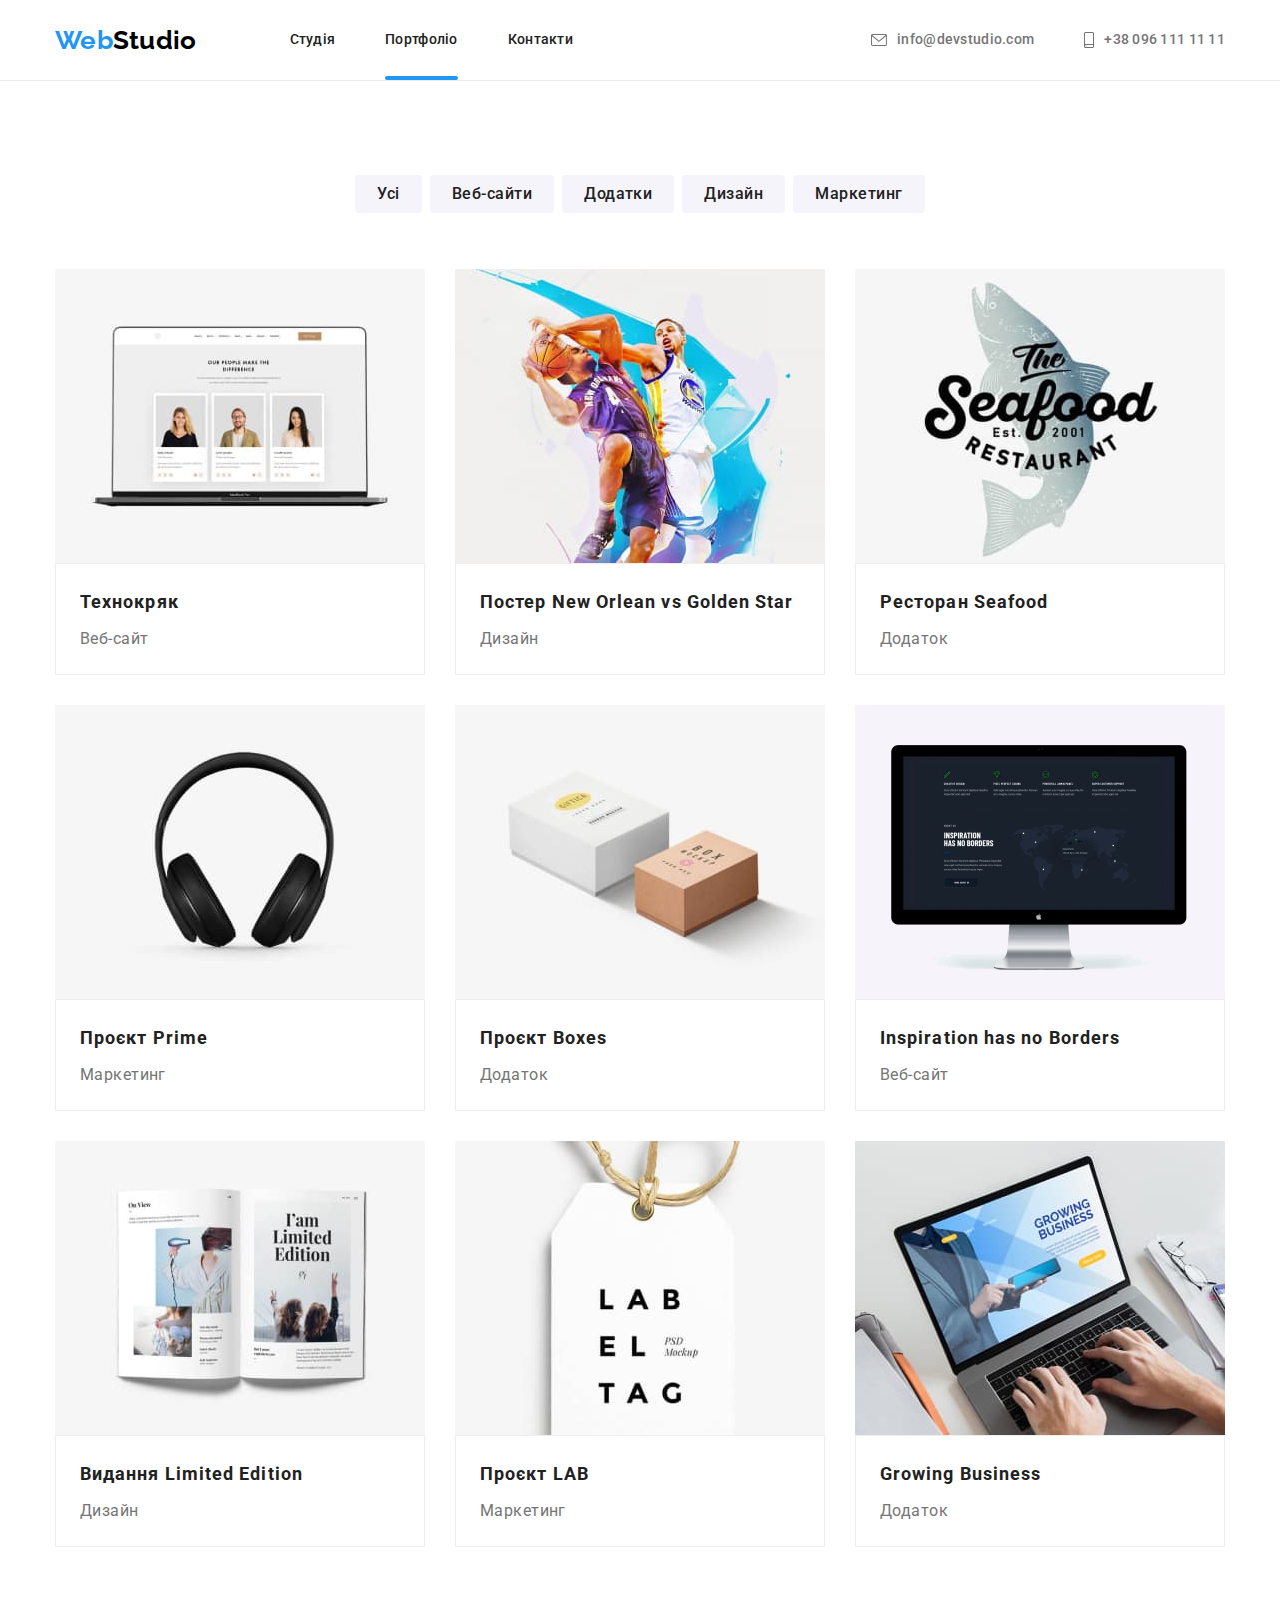
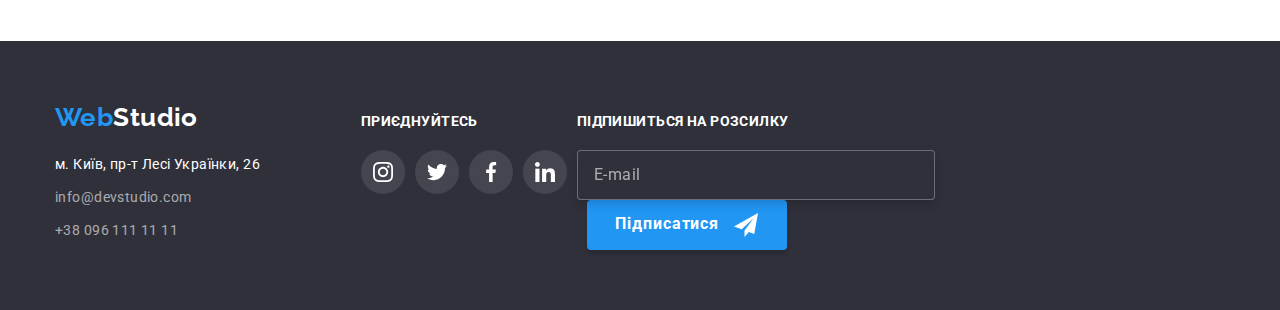
==== commit 82c6b2d7: "Add files via upload" ====
--- a/portfolio.html
+++ b/portfolio.html
@@ -346,23 +346,21 @@
       </div>
 
       <!-- 3. Блок підписатися на розсилку -->
-      <form action="">
-        <div class="subscribe">
-          <label for="email" class="subcscribe-email">
-            <h3 class="join">ПІДПИШИТЬСЯ НА РОЗСИЛКУ</h3>
-            <input type="email" placeholder="E-mail" class="subcscribe-email-input" />
-          </label>
-          <button type="submit" class="button-subscribe">
-            <span class="do-subscribe">Підписатися</span>
-            <svg class="icon-send" width="24" height="24" alt="send">
-              <use href="./images/icons.svg#icon-send"></use>
-            </svg>
-          </button>
-        </div>
-      </form>
-    </div>
-  </footer>
-  <script src="./js/modal.js"></script>
+      <form action="" class="form_subscribe">
+        <label for="email" class="subcscribe-email">
+          <h3 class="join">ПІДПИШИТЬСЯ НА РОЗСИЛКУ</h3>
+          <input type="email" placeholder="E-mail" class="subcscribe-email-input" />
+        </label>
+        <button type="submit" class="button-subscribe">
+          <span class="do-subscribe">Підписатися</span>
+          <svg class="icon-send" width="24" height="24" alt="send">
+            <use href="./images/icons.svg#icon-send"></use>
+          </svg>
+        </button>
+    </form>
+  </div>
+</footer>
+<script src="./js/modal.js"></script>
 </body>
 
 </html>--- a/css/styles.css
+++ b/css/styles.css
@@ -126,7 +126,7 @@
   /* transform: translateY(32px); */
   position: absolute;
   bottom: 0;
-  content: "";
+  content: '';
   display: block;
   width: 100%;
   height: 4px;
@@ -184,7 +184,7 @@
       rgba(47, 48, 58, 0.4),
       rgba(47, 48, 58, 0.4)
     ),
-    url("../images/hero.jpg");
+    url('../images/hero.jpg');
   max-width: 1600px;
   background-repeat: no-repeat;
   background-size: cover;
@@ -320,19 +320,18 @@
   display: flex;
   flex-direction: column;
   position: relative;
+  padding-bottom: 10px;
 }
 
 .form-field input {
   display: block;
   width: calc(100%-42px);
   height: 40px;
-  margin-bottom: 10px;
   cursor: pointer;
   border: 1px solid rgba(33, 33, 33, 0.2);
   border-radius: 4px;
   margin: 0;
   padding: 0;
-  margin-bottom: 10px;
   padding-left: 42px;
   transition-property: border-color, outline-color;
   transition-duration: var(--time-duration);
@@ -414,8 +413,8 @@
   line-height: 1.71;
   letter-spacing: 0.03em;
   color: var(--paragraph-color);
-  margin-top: 20px;
-  margin-bottom: 30px;
+  padding-top: 10px;
+  padding-bottom: 30px;
   text-align: left;
   align-items: center;
   justify-content: center;
@@ -429,8 +428,8 @@
   display: flex;
   align-items: center;
   justify-content: center;
-  /* position: relative;
-  visibility: hidden; */
+  /* position: relative; */
+  /* visibility: hidden; */
 }
 
 /* .checkbox-confirm::before {
@@ -449,8 +448,8 @@
 .checkbox-confirm:checked::before {
   width: 16px;
   height: 15px;
-  content: "";
-  position: absolute;
+  content: '';
+  /* position: absolute */
   background-image: url(../images/icon-checked.svg);
   background-repeat: no-repeat;
   background-position: center;
@@ -467,6 +466,7 @@
 }
 
 .button-send {
+  padding: 0;
   width: 200px;
   height: 50px;
   background: #2196f3;
@@ -776,7 +776,7 @@
 
 .subscribe {
   padding-top: 12px;
-  margin-left: 93px;
+  padding-left: 93px;
   display: flex;
   align-items: flex-end;
 }
@@ -784,6 +784,7 @@
 .subcscribe-email {
   align-items: center;
   justify-content: center;
+  padding-right: 10px;
 }
 
 .subcscribe-email input {
@@ -795,7 +796,6 @@
   border-radius: 4px;
   background: #2f303a;
   align-items: center;
-  margin-right: 10px;
   outline-color: #2f303a;
   padding: 0;
   color: rgba(255, 255, 255, 0.6);
@@ -838,7 +838,6 @@
   align-items: center;
   justify-content: center;
   padding: 0;
-
   transition-property: background-color, box-shadow;
   transition-duration: var(--time-duration);
   transition-timing-function: var(--timing-function);
